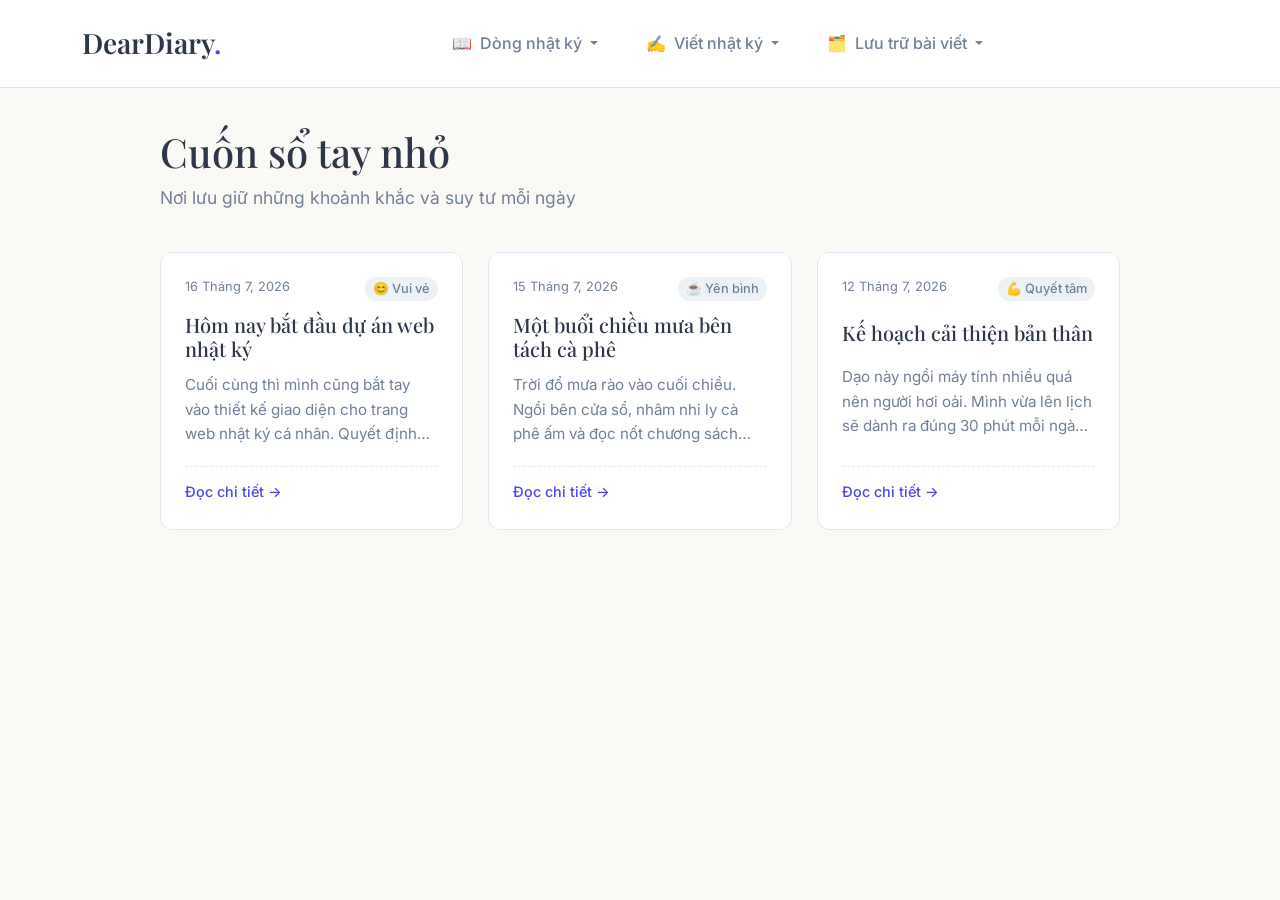
==== index.html @ c241a4da "V0_Daily_Diary" ====
<!doctype html>
<html lang="vi">
  <head>
    <meta charset="UTF-8" />
    <meta name="viewport" content="width=device-width, initial-scale=1.0" />
    <title>DearDiary - Nhật Ký Của Tôi</title>

    <!-- 1. Nhúng Bootstrap CSS v5.3.8 từ CDN chính thức -->
    <link href="https://cdn.jsdelivr.net/npm/bootstrap@5.3.8/dist/css/bootstrap.min.css" rel="stylesheet" />

    <!-- Nhúng font chữ từ Google Fonts để giao diện mềm mại, dễ đọc -->
    <link href="https://fonts.googleapis.com/css2?family=Inter:wght@400;500;600&family=Playfair+Display:ital,wght@0,500;0,600;1,400&display=swap" rel="stylesheet" />

    <!-- Nhúng file CSS tùy biến của chúng ta -->
    <link rel="stylesheet" href="assets/style.css" />
  </head>
  <body>
    <!-- 2. THANH ĐIỀU HƯỚNG HEADER (Tối ưu hóa bằng Bootstrap 5.3.8 với 3 Dropdown) -->
    <nav class="navbar navbar-expand-lg bg-white border-bottom sticky-top py-3">
      <div class="container">
        <!-- Brand Logo -->
        <a class="navbar-brand logo fs-3" href="#">DearDiary<span>.</span></a>

        <!-- Nút Toggle khi thu nhỏ trên màn hình Điện thoại -->
        <button class="navbar-toggler border-0" type="button" data-bs-toggle="collapse" data-bs-target="#navbarDiaryContent" aria-controls="navbarDiaryContent" aria-expanded="false" aria-label="Toggle navigation">
          <span class="navbar-toggler-icon"></span>
        </button>

        <!-- Các mục điều hướng chính -->
        <div class="collapse navbar-collapse" id="navbarDiaryContent">
          <ul class="navbar-nav mx-auto mb-2 mb-lg-0 gap-lg-3">
            <!-- DROPDOWN 1: Dòng nhật ký -->
            <li class="nav-item dropdown">
              <a class="nav-link dropdown-toggle fw-medium px-3" href="#" id="diaryDropdown" role="button" data-bs-toggle="dropdown" aria-expanded="false"> <span class="me-1">📖</span> Dòng nhật ký </a>
              <ul class="dropdown-menu border-0 shadow-sm mt-2" aria-labelledby="diaryDropdown">
                <li>
                  <a class="dropdown-item py-2 px-3" href="write/all_post.html"> <span class="me-2">📅</span> Tất cả bài viết </a>
                </li>
                <li>
                  <a class="dropdown-item py-2 px-3" href="write/favorite_posts.html"> <span class="me-2">⭐</span> Bài viết yêu thích </a>
                </li>
                <li><hr class="dropdown-divider" /></li>
                <li>
                  <a class="dropdown-item py-2 px-3" href="write/secret_posts.html"> <span class="me-2">🔒</span> Nhật ký bí mật </a>
                </li>
              </ul>
            </li>

            <!-- DROPDOWN 2: Viết nhật ký -->
            <li class="nav-item dropdown">
              <a class="nav-link dropdown-toggle fw-medium px-3" href="#" id="writeDropdown" role="button" data-bs-toggle="dropdown" aria-expanded="false"> <span class="me-1">✍️</span> Viết nhật ký </a>
              <ul class="dropdown-menu border-0 shadow-sm mt-2" aria-labelledby="writeDropdown">
                <li>
                  <a class="dropdown-item py-2 px-3" href="write/write.html"> <span class="me-2">📝</span> Viết bài mới </a>
                </li>
                <li>
                  <a class="dropdown-item py-2 px-3" href="write/quick_write.html"> <span class="me-2">⚡</span> Viết nhanh (Short-note) </a>
                </li>
                <li><hr class="dropdown-divider" /></li>
                <li>
                  <a class="dropdown-item py-2 px-3" href="write/image_diary.html"> <span class="me-2">🖼️</span> Nhật ký hình ảnh </a>
                </li>
              </ul>
            </li>

            <!-- DROPDOWN 3: Lưu trữ bài viết -->
            <li class="nav-item dropdown">
              <a class="nav-link dropdown-toggle fw-medium px-3" href="#" id="archiveDropdown" role="button" data-bs-toggle="dropdown" aria-expanded="false"> <span class="me-1">🗂️</span> Lưu trữ bài viết </a>
              <ul class="dropdown-menu border-0 shadow-sm mt-2" aria-labelledby="archiveDropdown">
                <li class="dropdown-header text-uppercase font-monospace fs-7">Theo Thời Gian</li>
                <li>
                  <a class="dropdown-item py-2 px-3" href="#"> <span class="me-2">🗓️</span> Tháng 7, 2026 </a>
                </li>
                <li>
                  <a class="dropdown-item py-2 px-3" href="#"> <span class="me-2">🗓️</span> Tháng 6, 2026 </a>
                </li>
                <li><hr class="dropdown-divider" /></li>
                <li class="dropdown-header text-uppercase font-monospace fs-7">Theo Cảm Xúc</li>
                <li>
                  <a class="dropdown-item py-2 px-3" href="#"> <span class="me-2">😊</span> Bài viết vui vẻ </a>
                </li>
                <li>
                  <a class="dropdown-item py-2 px-3" href="#"> <span class="me-2">☕</span> Bài viết yên bình </a>
                </li>
                <li><hr class="dropdown-divider" /></li>
                <li>
                  <a class="dropdown-item py-2 px-3 fw-medium text-primary" href="#"> <span class="me-2">📁</span> Toàn bộ kho lưu trữ </a>
                </li>
              </ul>
            </li>
          </ul>
        </div>
      </div>
    </nav>

    <!-- 3. BỐ CỤC NỘI DUNG CHÍNH -->
    <main class="main-container">
      <header class="main-header">
        <h1>Cuốn sổ tay nhỏ</h1>
        <p class="subtitle">Nơi lưu giữ những khoảnh khắc và suy tư mỗi ngày</p>
      </header>

      <!-- Danh sách bài viết dạng Lưới (Grid) -->
      <section class="diary-grid">
        <!-- Bài viết mẫu 1 -->
        <article class="diary-card">
          <div class="card-meta">
            <span class="date">16 Tháng 7, 2026</span>
            <span class="mood">😊 Vui vẻ</span>
          </div>
          <h3 class="card-title">Hôm nay bắt đầu dự án web nhật ký</h3>
          <div class="card-preview">Cuối cùng thì mình cũng bắt tay vào thiết kế giao diện cho trang web nhật ký cá nhân. Quyết định làm phần Front-end trước cho thật ưng ý rồi mới tính đến kết nối cơ sở dữ liệu sau. Giao diện tối giản nhìn rất dễ chịu!</div>
          <div class="card-footer">
            <span class="btn-text">Đọc chi tiết →</span>
          </div>
        </article>

        <!-- Bài viết mẫu 2 -->
        <article class="diary-card">
          <div class="card-meta">
            <span class="date">15 Tháng 7, 2026</span>
            <span class="mood">☕ Yên bình</span>
          </div>
          <h3 class="card-title">Một buổi chiều mưa bên tách cà phê</h3>
          <div class="card-preview">Trời đổ mưa rào vào cuối chiều. Ngồi bên cửa sổ, nhâm nhi ly cà phê ấm và đọc nốt chương sách còn dang dở. Những lúc thế này mới thấy trân trọng những khoảng lặng tĩnh lặng sau những giờ code căng thẳng.</div>
          <div class="card-footer">
            <span class="btn-text">Đọc chi tiết →</span>
          </div>
        </article>

        <!-- Bài viết mẫu 3 -->
        <article class="diary-card">
          <div class="card-meta">
            <span class="date">12 Tháng 7, 2026</span>
            <span class="mood">💪 Quyết tâm</span>
          </div>
          <h3 class="card-title">Kế hoạch cải thiện bản thân</h3>
          <div class="card-preview">Dạo này ngồi máy tính nhiều quá nên người hơi oải. Mình vừa lên lịch sẽ dành ra đúng 30 phút mỗi ngày để tập thể dục và chạy bộ nhẹ nhàng quanh công viên. Phải kiên trì thôi, sức khỏe tốt thì làm việc mới hiệu quả được!</div>
          <div class="card-footer">
            <span class="btn-text">Đọc chi tiết →</span>
          </div>
        </article>
      </section>
    </main>

    <!-- 4. CỬA SỔ XEM NHANH (MODAL PREVIEW KIỂU FACEBOOK) -->
    <div class="modal-overlay" id="diaryModal">
      <div class="modal-content">
        <!-- Nút đóng (X) ở góc trên bên phải -->
        <button class="modal-close" id="closeModalBtn">&times;</button>

        <div class="modal-body" id="modalBody">
          <!-- Nội dung chi tiết của bài viết sẽ được JavaScript tự động điền vào đây -->
        </div>
      </div>
    </div>

    <!-- 5. Nhúng các thư viện JS cần thiết của Bootstrap v5.3.8 (Dành cho Menu và Dropdowns hoạt động) -->
    <script src="https://cdn.jsdelivr.net/npm/bootstrap@5.3.8/dist/js/bootstrap.bundle.min.js"></script>

    <!-- 6. ĐOẠN MÃ JAVASCRIPT ĐIỀU KHIỂN HOẠT ĐỘNG PREVIEW -->
    <script>
      const modal = document.getElementById("diaryModal");
      const modalBody = document.getElementById("modalBody");
      const closeModalBtn = document.getElementById("closeModalBtn");

      function openModal(title, date, mood, content) {
        modalBody.innerHTML = `
                <div class="modal-meta-row">
                    <span class="modal-date">${date}</span>
                    <span class="modal-mood">${mood}</span>
                </div>
                <h2 class="modal-title">${title}</h2>
                <div class="modal-text">
                    <p>${content}</p>
                    <p class="modal-note"><em>💡 (Sau này khi kết nối PHP & MySQL, chúng ta sẽ dựa vào ID của bài viết để gọi nội dung chi tiết, dài và đầy đủ nhất từ Database hiển thị lên đây nhé!)</em></p>
                </div>
            `;
        modal.classList.add("show");
        document.body.style.overflow = "hidden";
      }

      function closeModal() {
        modal.classList.remove("show");
        document.body.style.overflow = "";
      }

      const diaryCards = document.querySelectorAll(".diary-card");
      diaryCards.forEach((card) => {
        card.addEventListener("click", function () {
          const title = card.querySelector(".card-title").innerText;
          const date = card.querySelector(".date").innerText;
          const mood = card.querySelector(".mood").innerText;
          const previewText = card.querySelector(".card-preview").innerText;

          openModal(title, date, mood, previewText);
        });
      });

      closeModalBtn.addEventListener("click", closeModal);

      modal.addEventListener("click", function (e) {
        if (e.target === modal) {
          closeModal();
        }
      });

      document.addEventListener("keydown", function (e) {
        if (e.key === "Escape" && modal.classList.contains("show")) {
          closeModal();
        }
      });
    </script>
  </body>
</html>
---- assets/style.css ----
/* --- 1. Reset CSS & Biến dùng chung --- */
* { margin: 0; padding: 0; box-sizing: border-box; }
:root { --bg-color: #FAF9F6; /* Màu nền trắng kem ấm áp, đỡ mỏi mắt */
    --card-bg: #FFFFFF; /* Màu nền thẻ bài viết */
    --text-main: #2D3748; /* Màu chữ chính xám đậm dễ đọc */
    --text-muted: #718096; /* Màu chữ phụ xám nhạt */
    --accent-color: #4A5568; /* Màu điểm nhấn (nút bấm, logo) */
    --primary-color: #4F46E5; /* Màu xanh dịu cho nút nổi bật */
    --border-color: #E2E8F0; /* Màu đường viền */
    --font-sans: 'Inter', sans-serif; --font-serif: 'Playfair Display', Georgia, serif; }
body { background-color: var(--bg-color); color: var(--text-main); font-family: var(--font-sans); line-height: 1.6; padding-bottom: 50px; }
/* --- 2. Thanh điều hướng (Navbar) --- */
.navbar { background-color: var(--card-bg); border-bottom: 1px solid var(--border-color); position: sticky; top: 0; z-index: 100; }
.nav-container { max-width: 1000px; margin: 0 auto; padding: 15px 20px; display: flex; justify-content: space-between; align-items: center; }
.logo { font-family: var(--font-serif); font-size: 1.5rem; font-weight: 600; text-decoration: none; color: var(--text-main); }
.logo span { color: var(--primary-color); }
/* Nút viết bài mới */
.btn-primary { background-color: var(--primary-color); color: white; border: none; padding: 10px 18px; border-radius: 8px; font-size: 0.9rem; font-weight: 500; cursor: pointer; /* Hiện bàn tay khi rê chuột */
    display: flex; align-items: center; gap: 8px; transition: background 0.2s ease; }
.btn-primary:hover { background-color: #4338CA; }
/* --- 3. Bố cục chính --- */
.main-container { max-width: 1000px; margin: 40px auto 0; padding: 0 20px; }
.main-header { margin-bottom: 40px; }
.main-header h1 { font-family: var(--font-serif); font-size: 2.5rem; color: var(--text-main); margin-bottom: 8px; }
.subtitle { color: var(--text-muted); font-size: 1.1rem; }
/* --- 4. Thiết kế lưới bài viết (Diary Grid) --- */
.diary-grid { display: grid; grid-template-columns: repeat(auto-fill, minmax(300px, 1fr)); gap: 25px; }
.diary-card { background-color: var(--card-bg); border: 1px solid var(--border-color); border-radius: 12px; padding: 24px; display: flex; flex-direction: column; justify-content: space-between; transition: transform 0.2s ease, box-shadow 0.2s ease; cursor: pointer; /* HIỆN BÀN TAY CHO TOÀN BỘ THẺ NHẬT KÝ */ }
.diary-card:hover { transform: translateY(-4px); box-shadow: 0 10px 20px rgba(0,0,0,0.05); }
.card-meta { display: flex; justify-content: space-between; font-size: 0.8rem; color: var(--text-muted); margin-bottom: 12px; }
.mood { background-color: #EDF2F7; padding: 2px 8px; border-radius: 12px; font-weight: 500; }
.card-title { font-family: var(--font-serif); font-size: 1.25rem; margin-bottom: 12px; color: var(--text-main); }
.card-preview { font-size: 0.95rem; color: var(--text-muted); margin-bottom: 20px; display: -webkit-box; line-clamp: 2; -webkit-line-clamp: 3; -webkit-box-orient: vertical; overflow: hidden; cursor: pointer; }
.card-footer { border-top: 1px dashed var(--border-color); padding-top: 12px; }
.btn-text { color: var(--primary-color); text-decoration: none; font-size: 0.9rem; font-weight: 500; cursor: pointer; /* HIỆN BÀN TAY CHO CHỮ "Đọc chi tiết" */ }
.btn-text:hover { text-decoration: underline; }
/* --- 5. Giao diện Modal Preview (Popup kiểu Facebook) --- */
.modal-overlay { position: fixed; top: 0; left: 0; width: 100%; height: 100%; background-color: rgba(0, 0, 0, 0.5); /* Tối nền phía sau */
    backdrop-filter: blur(4px); /* Làm mờ hậu cảnh */
    display: flex; justify-content: center; align-items: center; z-index: 1000; opacity: 0; visibility: hidden; transition: all 0.3s ease-in-out; }
.modal-overlay.show { opacity: 1; visibility: visible; }
.modal-content { background-color: var(--card-bg); width: 90%; max-width: 650px; border-radius: 16px; box-shadow: 0 20px 25px -5px rgba(0, 0, 0, 0.1), 0 10px 10px -5px rgba(0, 0, 0, 0.04); position: relative; padding: 35px; transform: translateY(-20px); transition: transform 0.3s ease-in-out; max-height: 85vh; overflow-y: auto; }
.modal-overlay.show .modal-content { transform: translateY(0); }
/* Nút Đóng (X) */
.modal-close { position: absolute; top: 20px; right: 25px; background: none; border: none; font-size: 1.8rem; color: var(--text-muted); cursor: pointer; /* Hiện bàn tay cho nút đóng */
    transition: color 0.2s; line-height: 1; }
.modal-close:hover { color: var(--text-main); }
/* Chi tiết nội dung bên trong modal */
.modal-meta-row { display: flex; gap: 15px; align-items: center; font-size: 0.85rem; color: var(--text-muted); margin-bottom: 15px; }
.modal-mood { background-color: #EDF2F7; padding: 2px 8px; border-radius: 12px; font-weight: 500; color: var(--text-main); }
.modal-title { font-family: var(--font-serif); font-size: 1.8rem; color: var(--text-main); line-height: 1.3; margin-bottom: 20px; }
.modal-text { font-family: var(--font-serif); font-size: 1.1rem; color: var(--text-main); line-height: 1.8; }
.modal-text p { margin-bottom: 15px; }
.modal-note { font-size: 0.9rem; color: var(--text-muted); margin-top: 30px; border-top: 1px solid var(--border-color); padding-top: 15px; }
/* Thêm/Sửa đổi phần này trong style.css để đồng nhất với Bootstrap */
.logo { font-family: var(--font-serif); font-weight: 600; text-decoration: none; color: var(--text-main); }
.logo span { color: var(--primary-color); }
/* Tinh chỉnh màu nút viết bài mới theo Bootstrap */
.btn-primary-custom { background-color: var(--primary-color) !important; border-color: var(--primary-color) !important; font-size: 0.9rem; }
.btn-primary-custom:hover { background-color: #4338CA !important; }
/* Làm đẹp hơn cho các link menu trên Header */
.navbar-nav .nav-link { color: var(--text-muted); transition: color 0.2s ease; }
.navbar-nav .nav-link:hover, 
.navbar-nav .nav-link.active { color: var(--primary-color) !important; }
/* Thêm/Sửa đổi phần này trong style.css để đồng nhất với Bootstrap */
.logo { font-family: var(--font-serif); font-weight: 600; text-decoration: none; color: var(--text-main); }
.logo span { color: var(--primary-color); }
/* Tinh chỉnh màu nút viết bài mới theo Bootstrap */
.btn-primary-custom { background-color: var(--primary-color) !important; border-color: var(--primary-color) !important; font-size: 0.9rem; }
.btn-primary-custom:hover { background-color: #4338CA !important; }
/* Làm đẹp hơn cho các link menu trên Header */
.navbar-nav .nav-link { color: var(--text-muted); transition: color 0.2s ease; }
.navbar-nav .nav-link:hover, 
.navbar-nav .nav-link.active { color: var(--primary-color) !important; }
/* --- Tinh chỉnh thêm cho trang Viết nhật ký (write.html) --- */
/* Ô input tiêu đề không viền, khi focus không bị bóng xanh mặc định */
.title-input:focus,
.content-textarea:focus { outline: none !important; box-shadow: none !important; background-color: transparent !important; }
/* Tinh chỉnh phần chọn cảm xúc (Mood buttons) */
.mood-btn { transition: all 0.2s ease-in-out; }
.mood-btn.active { background-color: var(--primary-color) !important; border-color: var(--primary-color) !important; color: white !important; }
.mood-btn:hover:not(.active) { background-color: #f3f4f6 !important; border-color: #cbd5e1 !important; }
/* Khung kéo thả ảnh */
.image-upload-wrapper { border: 2px dashed #cbd5e1 !important; transition: border-color 0.2s; }
.image-upload-wrapper:hover { border-color: var(--primary-color) !important; }
/* Trải nghiệm soạn thảo nội dung */
.content-textarea { resize: none; /* Khóa không cho người dùng kéo giãn khung textarea */ }
/* --- Tinh chỉnh ô chọn ngày viết độc đáo --- */
.custom-date-wrapper { cursor: pointer; }
.custom-date-card { border-color: #e2e8f0 !important; transition: all 0.25s cubic-bezier(0.4, 0, 0.2, 1); }
/* Hiệu ứng khi di chuột qua thẻ lịch */
.custom-date-wrapper:hover .custom-date-card { border-color: var(--primary-color) !important; box-shadow: 0 4px 12px rgba(79, 70, 229, 0.08); transform: translateY(-1px); }
/* Định dạng chữ nhỏ phía trên ngày */
.fs-7 { font-size: 0.7rem !important; letter-spacing: 0.05em; }
/* --- TRANG TRÍ BỘ LỊCH TỰ THIẾT KẾ (CUSTOM DATEPICKER) --- */
.custom-date-trigger { cursor: pointer; border-color: #e2e8f0 !important; transition: all 0.25s cubic-bezier(0.4, 0, 0.2, 1); user-select: none; }
.custom-date-trigger:hover { border-color: var(--primary-color) !important; box-shadow: 0 4px 12px rgba(79, 70, 229, 0.08); transform: translateY(-1px); }
/* Khung Dropdown chứa bảng lịch */
.calendar-dropdown { position: absolute; top: 100%; left: 12px; right: 12px; z-index: 1050; margin-top: 8px; width: calc(100% - 24px); min-width: 290px; transform-origin: top center; /* Hiệu ứng Animation bung ra mượt mà */
    animation: slideDownFade 0.3s cubic-bezier(0.16, 1, 0.3, 1) forwards; }
/* Các thứ trong tuần */
.calendar-weekdays { grid-template-columns: repeat(7, 1fr); font-size: 0.75rem; }
/* Các ngày trong tháng */
.calendar-days { grid-template-columns: repeat(7, 1fr); gap: 4px; }
/* Thiết kế từng nút ngày */
.calendar-day { font-size: 0.85rem; padding: 8px 0; border-radius: 50%; cursor: pointer; user-select: none; display: flex; align-items: center; justify-content: center; aspect-ratio: 1; transition: all 0.2s ease; }
.calendar-day:hover:not(.empty):not(.active) { background-color: #f1f5f9; color: var(--primary-color); transform: scale(1.1); }
/* Ngày rỗng (những ô trống đầu tháng) */
.calendar-day.empty { cursor: default; background: transparent; }
/* Ngày hôm nay (nhưng chưa được click chọn) */
.calendar-day.today { border: 1px solid var(--primary-color); color: var(--primary-color); font-weight: 600; }
/* Ngày đang được click chọn */
.calendar-day.active { background-color: var(--primary-color) !important; color: white !important; font-weight: 600; box-shadow: 0 4px 10px rgba(79, 70, 229, 0.3); animation: pulseSelect 0.25s ease-out; }
/* Nút chuyển tháng */
.nav-cal-btn { width: 28px; height: 28px; display: flex; align-items: center; justify-content: center; padding: 0; border: none; background-color: #f8fafc; transition: background 0.2s; }
.nav-cal-btn:hover { background-color: #e2e8f0; }
/* KEYFRAMES ANIMATION */
@keyframes slideDownFade {
 from { opacity: 0; transform: translateY(-10px) scale(0.98); }
to { opacity: 1; transform: translateY(0) scale(1); }
 }
@keyframes pulseSelect {
 0% { transform: scale(0.9); }
50% { transform: scale(1.15); }
100% { transform: scale(1); }
 }
/* Tinh chỉnh nút dropdown cảm xúc */
.custom-mood-trigger { border-color: #e2e8f0 !important; background-color: #fff !important; transition: all 0.25s cubic-bezier(0.4, 0, 0.2, 1); }
.custom-mood-trigger:hover,
.custom-mood-trigger:focus { border-color: var(--primary-color) !important; box-shadow: 0 4px 12px rgba(79, 70, 229, 0.08) !important; transform: translateY(-1px); }
/* Đảm bảo mũi tên dropdown căn giữa đẹp đẽ */
.custom-mood-trigger::after { margin-left: 10px; color: var(--text-muted); }
/* Tông màu vàng ấm áp riêng cho nút hoặc điểm nhấn trang Viết nhanh */
.btn-warning { background-color: #FBBF24 !important; border-color: #FBBF24 !important; color: #1F2937 !important; }
.btn-warning:hover { background-color: #F59E0B !important; }
/* Hiệu ứng focus nhẹ riêng cho khung viết nhanh */
.content-textarea { resize: none; }
/* style.css (Thêm đoạn này xuống cuối) */
.fs-7 { font-size: 0.85rem !important; /* Thu nhỏ cỡ chữ xem trước ở màn hình 4 cột cho đỡ ngợp */ }
/* --- TRẠNG THÁI ACTIVE CHO NAVBAR & DROPDOWN --- */
/* 1. Làm sáng chữ cho nút Dropdown lớn trên Navbar khi active */
.navbar-nav .nav-link.active { color: var(--primary-color) !important; font-weight: 600 !important; }
/* 2. Làm sáng mục con được chọn bên trong menu thả xuống */
.dropdown-menu .dropdown-item.active, 
.dropdown-menu .dropdown-item:active { background-color: var(--primary-color) !important; /* Màu xanh Indigo thương hiệu */
    color: #ffffff !important; /* Chữ chuyển sang màu trắng */
    font-weight: 600; }
/* 3. Thêm icon tích nhỏ phía trước mục đang active (Tùy chọn - tạo điểm nhấn tinh tế) */
.dropdown-menu .dropdown-item.active::after { content: " •"; font-size: 1.2rem; line-height: 0; vertical-align: middle; color: #fff; }
/* --- TRẠNG THÁI ACTIVE ĐỒNG BỘ CHUẨN XANH DƯƠNG --- */
/* 1. Làm sáng chữ cho nút Dropdown lớn trên Navbar khi active */
.navbar-nav .nav-link.active { color: #0d6efd !important; /* Màu xanh dương chuẩn giống trong ảnh */
    font-weight: 600 !important; }
/* 2. Làm sáng mục con dropdown được chọn (Chỉ đổi màu chữ, không tô nền) */
.dropdown-menu .dropdown-item.active, 
.dropdown-menu .dropdown-item:active { background-color: transparent !important; /* Loại bỏ hoàn toàn màu nền đậm */
    color: #0d6efd !important; /* Chuyển chữ sang màu xanh dương giống ảnh của bạn */
    font-weight: 600 !important; /* Làm đậm chữ lên để tăng độ nhận diện */ }
/* 3. Hiệu ứng hover nhẹ khi người dùng rê chuột qua mục đang active */
.dropdown-menu .dropdown-item.active:hover { background-color: #f8f9fa !important; /* Nền xám cực nhẹ khi hover */
    color: #0b5ed7 !important; /* Tông xanh dương đậm hơn một chút */ }
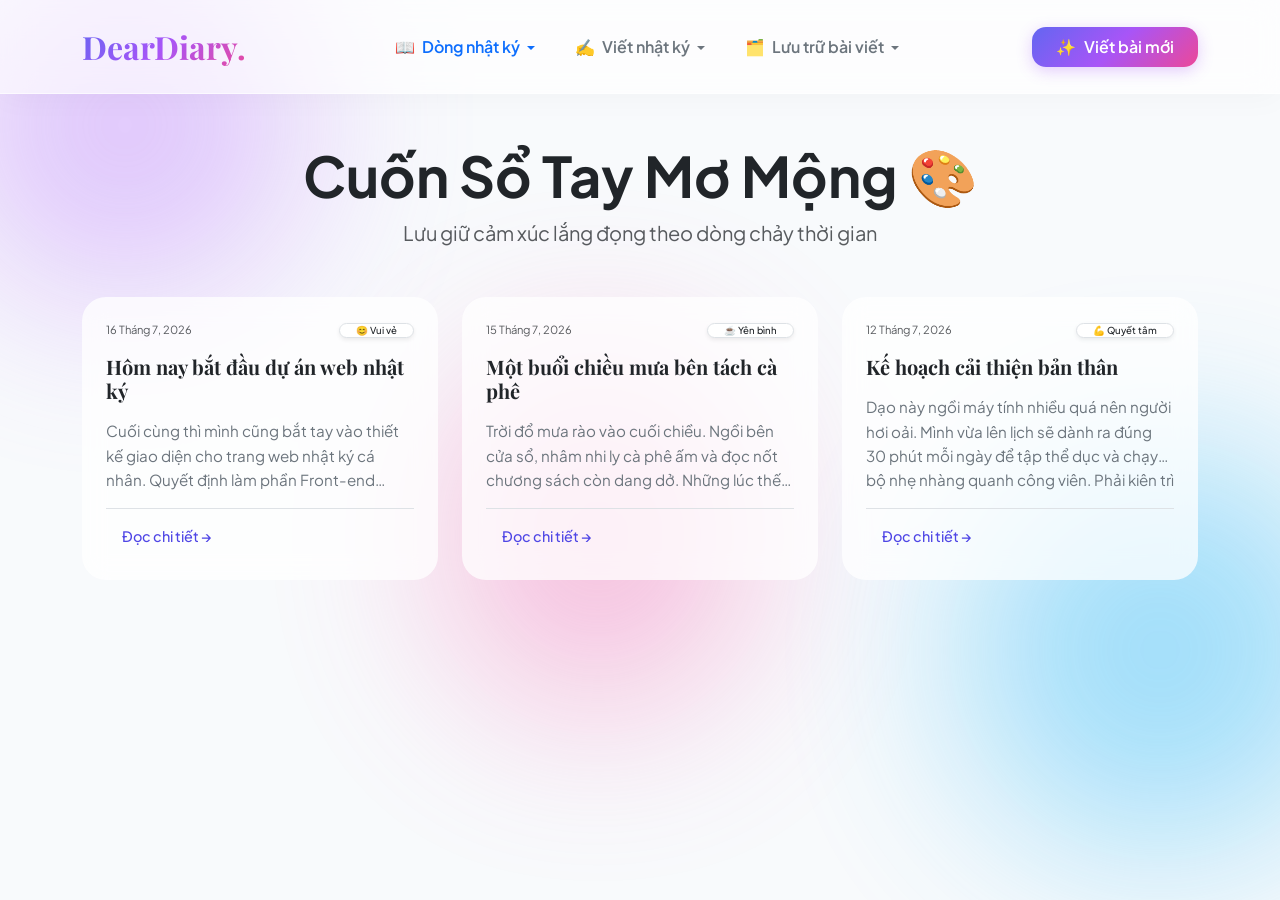
==== commit f4c93299: "V1_Daily_Diary Thay đổi giao diện toàn bộ website" ====
--- a/index.html
+++ b/index.html
@@ -1,215 +1,420 @@
 <!doctype html>
 <html lang="vi">
-  <head>
-    <meta charset="UTF-8" />
-    <meta name="viewport" content="width=device-width, initial-scale=1.0" />
-    <title>DearDiary - Nhật Ký Của Tôi</title>
-
-    <!-- 1. Nhúng Bootstrap CSS v5.3.8 từ CDN chính thức -->
-    <link href="https://cdn.jsdelivr.net/npm/bootstrap@5.3.8/dist/css/bootstrap.min.css" rel="stylesheet" />
-
-    <!-- Nhúng font chữ từ Google Fonts để giao diện mềm mại, dễ đọc -->
-    <link href="https://fonts.googleapis.com/css2?family=Inter:wght@400;500;600&family=Playfair+Display:ital,wght@0,500;0,600;1,400&display=swap" rel="stylesheet" />
-
-    <!-- Nhúng file CSS tùy biến của chúng ta -->
-    <link rel="stylesheet" href="assets/style.css" />
-  </head>
-  <body>
-    <!-- 2. THANH ĐIỀU HƯỚNG HEADER (Tối ưu hóa bằng Bootstrap 5.3.8 với 3 Dropdown) -->
-    <nav class="navbar navbar-expand-lg bg-white border-bottom sticky-top py-3">
-      <div class="container">
-        <!-- Brand Logo -->
-        <a class="navbar-brand logo fs-3" href="#">DearDiary<span>.</span></a>
-
-        <!-- Nút Toggle khi thu nhỏ trên màn hình Điện thoại -->
-        <button class="navbar-toggler border-0" type="button" data-bs-toggle="collapse" data-bs-target="#navbarDiaryContent" aria-controls="navbarDiaryContent" aria-expanded="false" aria-label="Toggle navigation">
-          <span class="navbar-toggler-icon"></span>
-        </button>
-
-        <!-- Các mục điều hướng chính -->
-        <div class="collapse navbar-collapse" id="navbarDiaryContent">
-          <ul class="navbar-nav mx-auto mb-2 mb-lg-0 gap-lg-3">
-            <!-- DROPDOWN 1: Dòng nhật ký -->
-            <li class="nav-item dropdown">
-              <a class="nav-link dropdown-toggle fw-medium px-3" href="#" id="diaryDropdown" role="button" data-bs-toggle="dropdown" aria-expanded="false"> <span class="me-1">📖</span> Dòng nhật ký </a>
-              <ul class="dropdown-menu border-0 shadow-sm mt-2" aria-labelledby="diaryDropdown">
-                <li>
-                  <a class="dropdown-item py-2 px-3" href="write/all_post.html"> <span class="me-2">📅</span> Tất cả bài viết </a>
-                </li>
-                <li>
-                  <a class="dropdown-item py-2 px-3" href="write/favorite_posts.html"> <span class="me-2">⭐</span> Bài viết yêu thích </a>
-                </li>
-                <li><hr class="dropdown-divider" /></li>
-                <li>
-                  <a class="dropdown-item py-2 px-3" href="write/secret_posts.html"> <span class="me-2">🔒</span> Nhật ký bí mật </a>
-                </li>
-              </ul>
-            </li>
-
-            <!-- DROPDOWN 2: Viết nhật ký -->
-            <li class="nav-item dropdown">
-              <a class="nav-link dropdown-toggle fw-medium px-3" href="#" id="writeDropdown" role="button" data-bs-toggle="dropdown" aria-expanded="false"> <span class="me-1">✍️</span> Viết nhật ký </a>
-              <ul class="dropdown-menu border-0 shadow-sm mt-2" aria-labelledby="writeDropdown">
-                <li>
-                  <a class="dropdown-item py-2 px-3" href="write/write.html"> <span class="me-2">📝</span> Viết bài mới </a>
-                </li>
-                <li>
-                  <a class="dropdown-item py-2 px-3" href="write/quick_write.html"> <span class="me-2">⚡</span> Viết nhanh (Short-note) </a>
-                </li>
-                <li><hr class="dropdown-divider" /></li>
-                <li>
-                  <a class="dropdown-item py-2 px-3" href="write/image_diary.html"> <span class="me-2">🖼️</span> Nhật ký hình ảnh </a>
-                </li>
-              </ul>
-            </li>
-
-            <!-- DROPDOWN 3: Lưu trữ bài viết -->
-            <li class="nav-item dropdown">
-              <a class="nav-link dropdown-toggle fw-medium px-3" href="#" id="archiveDropdown" role="button" data-bs-toggle="dropdown" aria-expanded="false"> <span class="me-1">🗂️</span> Lưu trữ bài viết </a>
-              <ul class="dropdown-menu border-0 shadow-sm mt-2" aria-labelledby="archiveDropdown">
-                <li class="dropdown-header text-uppercase font-monospace fs-7">Theo Thời Gian</li>
-                <li>
-                  <a class="dropdown-item py-2 px-3" href="#"> <span class="me-2">🗓️</span> Tháng 7, 2026 </a>
-                </li>
-                <li>
-                  <a class="dropdown-item py-2 px-3" href="#"> <span class="me-2">🗓️</span> Tháng 6, 2026 </a>
-                </li>
-                <li><hr class="dropdown-divider" /></li>
-                <li class="dropdown-header text-uppercase font-monospace fs-7">Theo Cảm Xúc</li>
-                <li>
-                  <a class="dropdown-item py-2 px-3" href="#"> <span class="me-2">😊</span> Bài viết vui vẻ </a>
-                </li>
-                <li>
-                  <a class="dropdown-item py-2 px-3" href="#"> <span class="me-2">☕</span> Bài viết yên bình </a>
-                </li>
-                <li><hr class="dropdown-divider" /></li>
-                <li>
-                  <a class="dropdown-item py-2 px-3 fw-medium text-primary" href="#"> <span class="me-2">📁</span> Toàn bộ kho lưu trữ </a>
-                </li>
-              </ul>
-            </li>
-          </ul>
-        </div>
+   <head>
+      <meta charset="UTF-8" />
+      <meta name="viewport" content="width=device-width, initial-scale=1.0" />
+      <title>DearDiary - Nhật Ký Của Tôi</title>
+
+      <!-- 1. Nhúng Bootstrap CSS v5.3.8 từ CDN chính thức -->
+      <link href="https://cdn.jsdelivr.net/npm/bootstrap@5.3.8/dist/css/bootstrap.min.css" rel="stylesheet" />
+
+      <!-- Nhúng font chữ Plus Jakarta Sans & Playfair Display từ Google Fonts -->
+      <link
+         href="https://fonts.googleapis.com/css2?family=Plus+Jakarta+Sans:wght@400;500;600;700&family=Playfair+Display:ital,wght@0,600;1,400&display=swap"
+         rel="stylesheet"
+      />
+
+      <!-- Nhúng file CSS tùy biến -->
+      <link rel="stylesheet" href="assets/style.css" />
+
+      <!-- ================= 💎 TÙY BIẾN GIAO DIỆN BỒNG BỀNH & BAY BỔNG 💎 ================= -->
+      <style>
+         :root {
+            --primary-gradient: linear-gradient(135deg, #6366f1 0%, #a855f7 50%, #ec4899 100%);
+            --glass-bg: rgba(255, 255, 255, 0.75);
+            --glass-border: rgba(255, 255, 255, 0.6);
+         }
+
+         body {
+            font-family: "Plus Jakarta Sans", sans-serif;
+            background-color: #f8fafc;
+            color: #1e293b;
+            overflow-x: hidden;
+            position: relative;
+            min-height: 100vh;
+         }
+
+         /* Đốm sáng bồng bềnh làm nền (Ambient Glow Orbs) */
+         .ambient-orb {
+            position: fixed;
+            border-radius: 50%;
+            filter: blur(90px);
+            z-index: -1;
+            opacity: 0.45;
+            animation: floatOrb 12s infinite alternate ease-in-out;
+         }
+         .orb-1 {
+            width: 350px;
+            height: 350px;
+            background: #c084fc;
+            top: -50px;
+            left: -50px;
+         }
+         .orb-2 {
+            width: 400px;
+            height: 400px;
+            background: #38bdf8;
+            bottom: 50px;
+            right: -80px;
+            animation-delay: -5s;
+         }
+         .orb-3 {
+            width: 300px;
+            height: 350px;
+            background: #f472b6;
+            top: 40%;
+            left: 35%;
+            animation-delay: -3s;
+         }
+
+         @keyframes floatOrb {
+            0% {
+               transform: translate(0, 0) scale(1);
+            }
+            100% {
+               transform: translate(40px, 50px) scale(1.15);
+            }
+         }
+
+         /* Navbar Thủy Tinh (Glassmorphism Navbar) */
+         .navbar-glass {
+            background: rgba(255, 255, 255, 0.65) !important;
+            backdrop-filter: blur(16px);
+            -webkit-backdrop-filter: blur(16px);
+            border-bottom: 1px solid var(--glass-border);
+            box-shadow: 0 4px 30px rgba(0, 0, 0, 0.03);
+         }
+
+         .logo-brand {
+            font-family: "Playfair Display", serif;
+            background: var(--primary-gradient);
+            background-clip: text;
+            -webkit-background-clip: text;
+            -webkit-text-fill-color: transparent;
+            font-weight: 700;
+         }
+
+         /* Dropdown Animation Bay Bổng */
+         @media (min-width: 992px) {
+            .navbar-nav .dropdown:hover .dropdown-menu {
+               opacity: 1;
+               visibility: visible;
+               transform: translateY(0) scale(1);
+               pointer-events: auto;
+            }
+            .dropdown-menu {
+               display: block;
+               opacity: 0;
+               visibility: hidden;
+               transform: translateY(12px) scale(0.95);
+               transition: all 0.28s cubic-bezier(0.34, 1.56, 0.64, 1);
+               pointer-events: none;
+            }
+         }
+
+         .dropdown-menu {
+            border-radius: 20px !important;
+            background: rgba(255, 255, 255, 0.9) !important;
+            backdrop-filter: blur(12px);
+            border: 1px solid var(--glass-border) !important;
+            box-shadow: 0 20px 40px rgba(0, 0, 0, 0.08) !important;
+            padding: 10px !important;
+         }
+
+         .dropdown-item {
+            border-radius: 12px;
+            padding: 8px 16px;
+            font-weight: 500;
+            color: #475569;
+            transition: all 0.2s cubic-bezier(0.175, 0.885, 0.32, 1.275);
+         }
+         .dropdown-item:hover {
+            background: rgba(99, 102, 241, 0.08) !important;
+            color: #6366f1 !important;
+            transform: translateX(6px);
+         }
+
+         /* Xoay nhẹ mũi tên Dropdown khi hover */
+         .dropdown-toggle::after {
+            transition: transform 0.25s ease;
+            vertical-align: middle;
+         }
+         .dropdown:hover .dropdown-toggle::after,
+         .dropdown-toggle[aria-expanded="true"]::after {
+            transform: rotate(180deg);
+         }
+
+         /* Card Nhật ký bồng bềnh (Floating Card Effect) */
+         .floating-card {
+            background: var(--glass-bg);
+            backdrop-filter: blur(12px);
+            border: 1px solid var(--glass-border);
+            border-radius: 24px !important;
+            transition: all 0.35s cubic-bezier(0.34, 1.56, 0.64, 1);
+            cursor: pointer;
+         }
+
+         .floating-card:hover {
+            transform: translateY(-8px) scale(1.02);
+            box-shadow: 0 20px 35px -10px rgba(99, 102, 241, 0.18) !important;
+            border-color: rgba(168, 85, 247, 0.4);
+         }
+
+         /* Nút bấm chuyển màu mượt */
+         .btn-gradient {
+            background: var(--primary-gradient);
+            color: white !important;
+            border: none;
+            border-radius: 14px;
+            transition: all 0.3s ease;
+            box-shadow: 0 4px 15px rgba(168, 85, 247, 0.3);
+         }
+
+         .btn-gradient:hover {
+            transform: scale(1.05);
+            box-shadow: 0 8px 25px rgba(168, 85, 247, 0.45);
+         }
+      </style>
+   </head>
+   <body>
+      <!-- Đốm ánh sáng màu loang mờ tạo hiệu ứng mơ mộng -->
+      <div class="ambient-orb orb-1"></div>
+      <div class="ambient-orb orb-2"></div>
+      <div class="ambient-orb orb-3"></div>
+
+      <!-- ================= 2. NAVBAR THỦY TINH & DROPDOWN MƯỢT MÀ ================= -->
+      <nav class="navbar navbar-expand-lg navbar-glass sticky-top py-3">
+         <div class="container">
+            <!-- Brand Logo -->
+            <a class="navbar-brand logo-brand fs-2" href="index.html">DearDiary<span>.</span></a>
+
+            <!-- Nút Toggle Mobile -->
+            <button class="navbar-toggler border-0 shadow-none" type="button" data-bs-toggle="collapse" data-bs-target="#navbarDiaryContent">
+               <span class="navbar-toggler-icon"></span>
+            </button>
+
+            <!-- Điều hướng chính -->
+            <div class="collapse navbar-collapse" id="navbarDiaryContent">
+               <ul class="navbar-nav mx-auto mb-2 mb-lg-0 gap-lg-2">
+                  <!-- DROPDOWN 1: Dòng nhật ký (Đang Active Trang Chủ) -->
+                  <li class="nav-item dropdown">
+                     <a
+                        class="nav-link dropdown-toggle fw-semibold px-3 text-primary active"
+                        href="#"
+                        id="diaryDropdown"
+                        role="button"
+                        data-bs-toggle="dropdown"
+                     >
+                        <span class="me-1">📖</span> Dòng nhật ký
+                     </a>
+                     <ul class="dropdown-menu border-0" aria-labelledby="diaryDropdown">
+                        <li>
+                           <a class="dropdown-item py-2 px-3" href="write/all_post.html"> <span class="me-2">📅</span> Tất cả bài viết </a>
+                        </li>
+                        <li>
+                           <a class="dropdown-item py-2 px-3" href="write/favorite_posts.html"> <span class="me-2">⭐</span> Bài viết yêu thích </a>
+                        </li>
+                        <li><hr class="dropdown-divider my-1" /></li>
+                        <li>
+                           <a class="dropdown-item py-2 px-3" href="write/secret_posts.html"> <span class="me-2">🔒</span> Nhật ký bí mật </a>
+                        </li>
+                     </ul>
+                  </li>
+
+                  <!-- DROPDOWN 2: Viết nhật ký (Đã cập nhật post.html & quick_post.html) -->
+                  <li class="nav-item dropdown">
+                     <a
+                        class="nav-link dropdown-toggle fw-semibold px-3 text-secondary"
+                        href="#"
+                        id="writeDropdown"
+                        role="button"
+                        data-bs-toggle="dropdown"
+                     >
+                        <span class="me-1">✍️</span> Viết nhật ký
+                     </a>
+                     <ul class="dropdown-menu border-0" aria-labelledby="writeDropdown">
+                        <li>
+                           <a class="dropdown-item py-2 px-3" href="write/post.html"> <span class="me-2">📝</span> Viết bài mới </a>
+                        </li>
+                        <li>
+                           <a class="dropdown-item py-2 px-3" href="write/quick_post.html"> <span class="me-2">⚡</span> Viết nhanh (Short-note) </a>
+                        </li>
+                        <li><hr class="dropdown-divider my-1" /></li>
+                        <li>
+                           <a class="dropdown-item py-2 px-3" href="write/image_diary.html"> <span class="me-2">🖼️</span> Nhật ký hình ảnh </a>
+                        </li>
+                     </ul>
+                  </li>
+
+                  <!-- DROPDOWN 3: Lưu trữ bài viết -->
+                  <li class="nav-item dropdown">
+                     <a
+                        class="nav-link dropdown-toggle fw-semibold px-3 text-secondary"
+                        href="#"
+                        id="archiveDropdown"
+                        role="button"
+                        data-bs-toggle="dropdown"
+                     >
+                        <span class="me-1">🗂️</span> Lưu trữ bài viết
+                     </a>
+                     <ul class="dropdown-menu border-0" aria-labelledby="archiveDropdown">
+                        <li class="dropdown-header text-uppercase font-monospace fs-7 text-muted px-3 pt-2">Theo Thời Gian</li>
+                        <li>
+                           <a class="dropdown-item py-2 px-3" href="storage/archive_post.html#archive-2026-07">
+                              <span class="me-2">🗓️</span> Tháng 7, 2026
+                           </a>
+                        </li>
+                        <li>
+                           <a class="dropdown-item py-2 px-3" href="storage/archive_post.html#archive-2026-06">
+                              <span class="me-2">🗓️</span> Tháng 6, 2026
+                           </a>
+                        </li>
+                        <li><hr class="dropdown-divider my-1" /></li>
+                        <li>
+                           <a class="dropdown-item py-2 px-3 fw-bold text-primary" href="storage/archive_post.html">
+                              <span class="me-2">📁</span> Toàn bộ kho lưu trữ
+                           </a>
+                        </li>
+                     </ul>
+                  </li>
+               </ul>
+
+               <!-- Nút hành động nổi bật góc phải -->
+               <div class="d-flex">
+                  <a href="write/post.html" class="btn btn-gradient px-4 py-2 fw-semibold d-flex align-items-center gap-2">
+                     <span>✨</span> Viết bài mới
+                  </a>
+               </div>
+            </div>
+         </div>
+      </nav>
+
+      <!-- ================= 3. BỐ CỤC NỘI DUNG CHÍNH ================= -->
+      <main class="container my-5">
+         <header class="text-center my-5">
+            <h1 class="display-4 fw-bold font-serif text-dark mb-2">Cuốn Sổ Tay Mơ Mộng 🎨</h1>
+            <p class="text-muted fs-5">Lưu giữ cảm xúc lắng đọng theo dòng chảy thời gian</p>
+         </header>
+
+         <!-- Danh sách bài viết dạng Lưới bồng bềnh -->
+         <section class="row g-4" id="diaryGrid">
+            <!-- Bài viết mẫu 1 -->
+            <div class="col-12 col-md-6 col-lg-4">
+               <article class="card h-100 p-4 floating-card border-0 diary-card">
+                  <div class="card-meta d-flex justify-content-between align-items-center mb-3">
+                     <span class="date text-muted small">16 Tháng 7, 2026</span>
+                     <span class="mood badge bg-white text-dark border rounded-pill px-3 py-1.5 shadow-sm">😊 Vui vẻ</span>
+                  </div>
+                  <h3 class="card-title h5 fw-bold font-serif text-dark mb-3">Hôm nay bắt đầu dự án web nhật ký</h3>
+                  <p class="card-preview text-secondary small flex-grow-1 mb-3">
+                     Cuối cùng thì mình cũng bắt tay vào thiết kế giao diện cho trang web nhật ký cá nhân. Quyết định làm phần Front-end trước cho
+                     thật ưng ý rồi mới tính đến kết nối cơ sở dữ liệu sau. Giao diện tối giản nhìn rất dễ chịu!
+                  </p>
+                  <div class="card-footer border-top pt-3 bg-transparent text-primary fw-semibold small">
+                     <span class="btn-text">Đọc chi tiết →</span>
+                  </div>
+               </article>
+            </div>
+
+            <!-- Bài viết mẫu 2 -->
+            <div class="col-12 col-md-6 col-lg-4">
+               <article class="card h-100 p-4 floating-card border-0 diary-card">
+                  <div class="card-meta d-flex justify-content-between align-items-center mb-3">
+                     <span class="date text-muted small">15 Tháng 7, 2026</span>
+                     <span class="mood badge bg-white text-dark border rounded-pill px-3 py-1.5 shadow-sm">☕ Yên bình</span>
+                  </div>
+                  <h3 class="card-title h5 fw-bold font-serif text-dark mb-3">Một buổi chiều mưa bên tách cà phê</h3>
+                  <p class="card-preview text-secondary small flex-grow-1 mb-3">
+                     Trời đổ mưa rào vào cuối chiều. Ngồi bên cửa sổ, nhâm nhi ly cà phê ấm và đọc nốt chương sách còn dang dở. Những lúc thế này mới
+                     thấy trân trọng những khoảng lặng tĩnh lặng sau những giờ code căng thẳng.
+                  </p>
+                  <div class="card-footer border-top pt-3 bg-transparent text-primary fw-semibold small">
+                     <span class="btn-text">Đọc chi tiết →</span>
+                  </div>
+               </article>
+            </div>
+
+            <!-- Bài viết mẫu 3 -->
+            <div class="col-12 col-md-6 col-lg-4">
+               <article class="card h-100 p-4 floating-card border-0 diary-card">
+                  <div class="card-meta d-flex justify-content-between align-items-center mb-3">
+                     <span class="date text-muted small">12 Tháng 7, 2026</span>
+                     <span class="mood badge bg-white text-dark border rounded-pill px-3 py-1.5 shadow-sm">💪 Quyết tâm</span>
+                  </div>
+                  <h3 class="card-title h5 fw-bold font-serif text-dark mb-3">Kế hoạch cải thiện bản thân</h3>
+                  <p class="card-preview text-secondary small flex-grow-1 mb-3">
+                     Dạo này ngồi máy tính nhiều quá nên người hơi oải. Mình vừa lên lịch sẽ dành ra đúng 30 phút mỗi ngày để tập thể dục và chạy bộ
+                     nhẹ nhàng quanh công viên. Phải kiên trì thôi, sức khỏe tốt thì làm việc mới hiệu quả được!
+                  </p>
+                  <div class="card-footer border-top pt-3 bg-transparent text-primary fw-semibold small">
+                     <span class="btn-text">Đọc chi tiết →</span>
+                  </div>
+               </article>
+            </div>
+         </section>
+      </main>
+
+      <!-- ================= 4. CỬA SỔ XEM NHANH (MODAL PREVIEW) ================= -->
+      <div class="modal-overlay" id="diaryModal">
+         <div class="modal-content">
+            <button class="modal-close" id="closeModalBtn">&times;</button>
+            <div class="modal-body" id="modalBody">
+               <!-- Nội dung bài viết sẽ điền tự động bằng JS -->
+            </div>
+         </div>
       </div>
-    </nav>
-
-    <!-- 3. BỐ CỤC NỘI DUNG CHÍNH -->
-    <main class="main-container">
-      <header class="main-header">
-        <h1>Cuốn sổ tay nhỏ</h1>
-        <p class="subtitle">Nơi lưu giữ những khoảnh khắc và suy tư mỗi ngày</p>
-      </header>
-
-      <!-- Danh sách bài viết dạng Lưới (Grid) -->
-      <section class="diary-grid">
-        <!-- Bài viết mẫu 1 -->
-        <article class="diary-card">
-          <div class="card-meta">
-            <span class="date">16 Tháng 7, 2026</span>
-            <span class="mood">😊 Vui vẻ</span>
-          </div>
-          <h3 class="card-title">Hôm nay bắt đầu dự án web nhật ký</h3>
-          <div class="card-preview">Cuối cùng thì mình cũng bắt tay vào thiết kế giao diện cho trang web nhật ký cá nhân. Quyết định làm phần Front-end trước cho thật ưng ý rồi mới tính đến kết nối cơ sở dữ liệu sau. Giao diện tối giản nhìn rất dễ chịu!</div>
-          <div class="card-footer">
-            <span class="btn-text">Đọc chi tiết →</span>
-          </div>
-        </article>
-
-        <!-- Bài viết mẫu 2 -->
-        <article class="diary-card">
-          <div class="card-meta">
-            <span class="date">15 Tháng 7, 2026</span>
-            <span class="mood">☕ Yên bình</span>
-          </div>
-          <h3 class="card-title">Một buổi chiều mưa bên tách cà phê</h3>
-          <div class="card-preview">Trời đổ mưa rào vào cuối chiều. Ngồi bên cửa sổ, nhâm nhi ly cà phê ấm và đọc nốt chương sách còn dang dở. Những lúc thế này mới thấy trân trọng những khoảng lặng tĩnh lặng sau những giờ code căng thẳng.</div>
-          <div class="card-footer">
-            <span class="btn-text">Đọc chi tiết →</span>
-          </div>
-        </article>
-
-        <!-- Bài viết mẫu 3 -->
-        <article class="diary-card">
-          <div class="card-meta">
-            <span class="date">12 Tháng 7, 2026</span>
-            <span class="mood">💪 Quyết tâm</span>
-          </div>
-          <h3 class="card-title">Kế hoạch cải thiện bản thân</h3>
-          <div class="card-preview">Dạo này ngồi máy tính nhiều quá nên người hơi oải. Mình vừa lên lịch sẽ dành ra đúng 30 phút mỗi ngày để tập thể dục và chạy bộ nhẹ nhàng quanh công viên. Phải kiên trì thôi, sức khỏe tốt thì làm việc mới hiệu quả được!</div>
-          <div class="card-footer">
-            <span class="btn-text">Đọc chi tiết →</span>
-          </div>
-        </article>
-      </section>
-    </main>
-
-    <!-- 4. CỬA SỔ XEM NHANH (MODAL PREVIEW KIỂU FACEBOOK) -->
-    <div class="modal-overlay" id="diaryModal">
-      <div class="modal-content">
-        <!-- Nút đóng (X) ở góc trên bên phải -->
-        <button class="modal-close" id="closeModalBtn">&times;</button>
-
-        <div class="modal-body" id="modalBody">
-          <!-- Nội dung chi tiết của bài viết sẽ được JavaScript tự động điền vào đây -->
-        </div>
-      </div>
-    </div>
-
-    <!-- 5. Nhúng các thư viện JS cần thiết của Bootstrap v5.3.8 (Dành cho Menu và Dropdowns hoạt động) -->
-    <script src="https://cdn.jsdelivr.net/npm/bootstrap@5.3.8/dist/js/bootstrap.bundle.min.js"></script>
-
-    <!-- 6. ĐOẠN MÃ JAVASCRIPT ĐIỀU KHIỂN HOẠT ĐỘNG PREVIEW -->
-    <script>
-      const modal = document.getElementById("diaryModal");
-      const modalBody = document.getElementById("modalBody");
-      const closeModalBtn = document.getElementById("closeModalBtn");
-
-      function openModal(title, date, mood, content) {
-        modalBody.innerHTML = `
-                <div class="modal-meta-row">
-                    <span class="modal-date">${date}</span>
-                    <span class="modal-mood">${mood}</span>
-                </div>
-                <h2 class="modal-title">${title}</h2>
-                <div class="modal-text">
-                    <p>${content}</p>
-                    <p class="modal-note"><em>💡 (Sau này khi kết nối PHP & MySQL, chúng ta sẽ dựa vào ID của bài viết để gọi nội dung chi tiết, dài và đầy đủ nhất từ Database hiển thị lên đây nhé!)</em></p>
-                </div>
-            `;
-        modal.classList.add("show");
-        document.body.style.overflow = "hidden";
-      }
-
-      function closeModal() {
-        modal.classList.remove("show");
-        document.body.style.overflow = "";
-      }
-
-      const diaryCards = document.querySelectorAll(".diary-card");
-      diaryCards.forEach((card) => {
-        card.addEventListener("click", function () {
-          const title = card.querySelector(".card-title").innerText;
-          const date = card.querySelector(".date").innerText;
-          const mood = card.querySelector(".mood").innerText;
-          const previewText = card.querySelector(".card-preview").innerText;
-
-          openModal(title, date, mood, previewText);
-        });
-      });
-
-      closeModalBtn.addEventListener("click", closeModal);
-
-      modal.addEventListener("click", function (e) {
-        if (e.target === modal) {
-          closeModal();
-        }
-      });
-
-      document.addEventListener("keydown", function (e) {
-        if (e.key === "Escape" && modal.classList.contains("show")) {
-          closeModal();
-        }
-      });
-    </script>
-  </body>
+
+      <!-- 5. Nhúng các thư viện JS của Bootstrap v5.3.8 -->
+      <script src="https://cdn.jsdelivr.net/npm/bootstrap@5.3.8/dist/js/bootstrap.bundle.min.js"></script>
+
+      <!-- 6. JAVASCRIPT ĐIỀU KHIỂN XEM NHANH -->
+      <script>
+         const modal = document.getElementById("diaryModal");
+         const modalBody = document.getElementById("modalBody");
+         const closeModalBtn = document.getElementById("closeModalBtn");
+
+         function openModal(title, date, mood, content) {
+            modalBody.innerHTML = `
+            <div class="modal-meta-row">
+                <span class="modal-date">${date}</span>
+                <span class="modal-mood">${mood}</span>
+            </div>
+            <h2 class="modal-title">${title}</h2>
+            <div class="modal-text">
+                <p>${content}</p>
+                <p class="modal-note"><em>💡 (Sau này khi kết nối PHP & MySQL, chúng ta sẽ dựa vào ID bài viết để gọi dữ liệu hiển thị ở đây)</em></p>
+            </div>
+        `;
+            modal.classList.add("show");
+            document.body.style.overflow = "hidden";
+         }
+
+         function closeModal() {
+            modal.classList.remove("show");
+            document.body.style.overflow = "";
+         }
+
+         const diaryCards = document.querySelectorAll(".diary-card");
+         diaryCards.forEach((card) => {
+            card.addEventListener("click", function () {
+               const title = card.querySelector(".card-title").innerText;
+               const date = card.querySelector(".date").innerText;
+               const mood = card.querySelector(".mood").innerText;
+               const previewText = card.querySelector(".card-preview").innerText;
+
+               openModal(title, date, mood, previewText);
+            });
+         });
+
+         closeModalBtn.addEventListener("click", closeModal);
+
+         modal.addEventListener("click", function (e) {
+            if (e.target === modal) closeModal();
+         });
+
+         document.addEventListener("keydown", function (e) {
+            if (e.key === "Escape" && modal.classList.contains("show")) closeModal();
+         });
+      </script>
+   </body>
 </html>
--- a/assets/style.css
+++ b/assets/style.css
@@ -72,7 +72,7 @@
 .navbar-nav .nav-link { color: var(--text-muted); transition: color 0.2s ease; }
 .navbar-nav .nav-link:hover, 
 .navbar-nav .nav-link.active { color: var(--primary-color) !important; }
-/* --- Tinh chỉnh thêm cho trang Viết nhật ký (write.html) --- */
+/* --- Tinh chỉnh thêm cho trang Viết nhật ký (post.html) --- */
 /* Ô input tiêu đề không viền, khi focus không bị bóng xanh mặc định */
 .title-input:focus,
 .content-textarea:focus { outline: none !important; box-shadow: none !important; background-color: transparent !important; }
